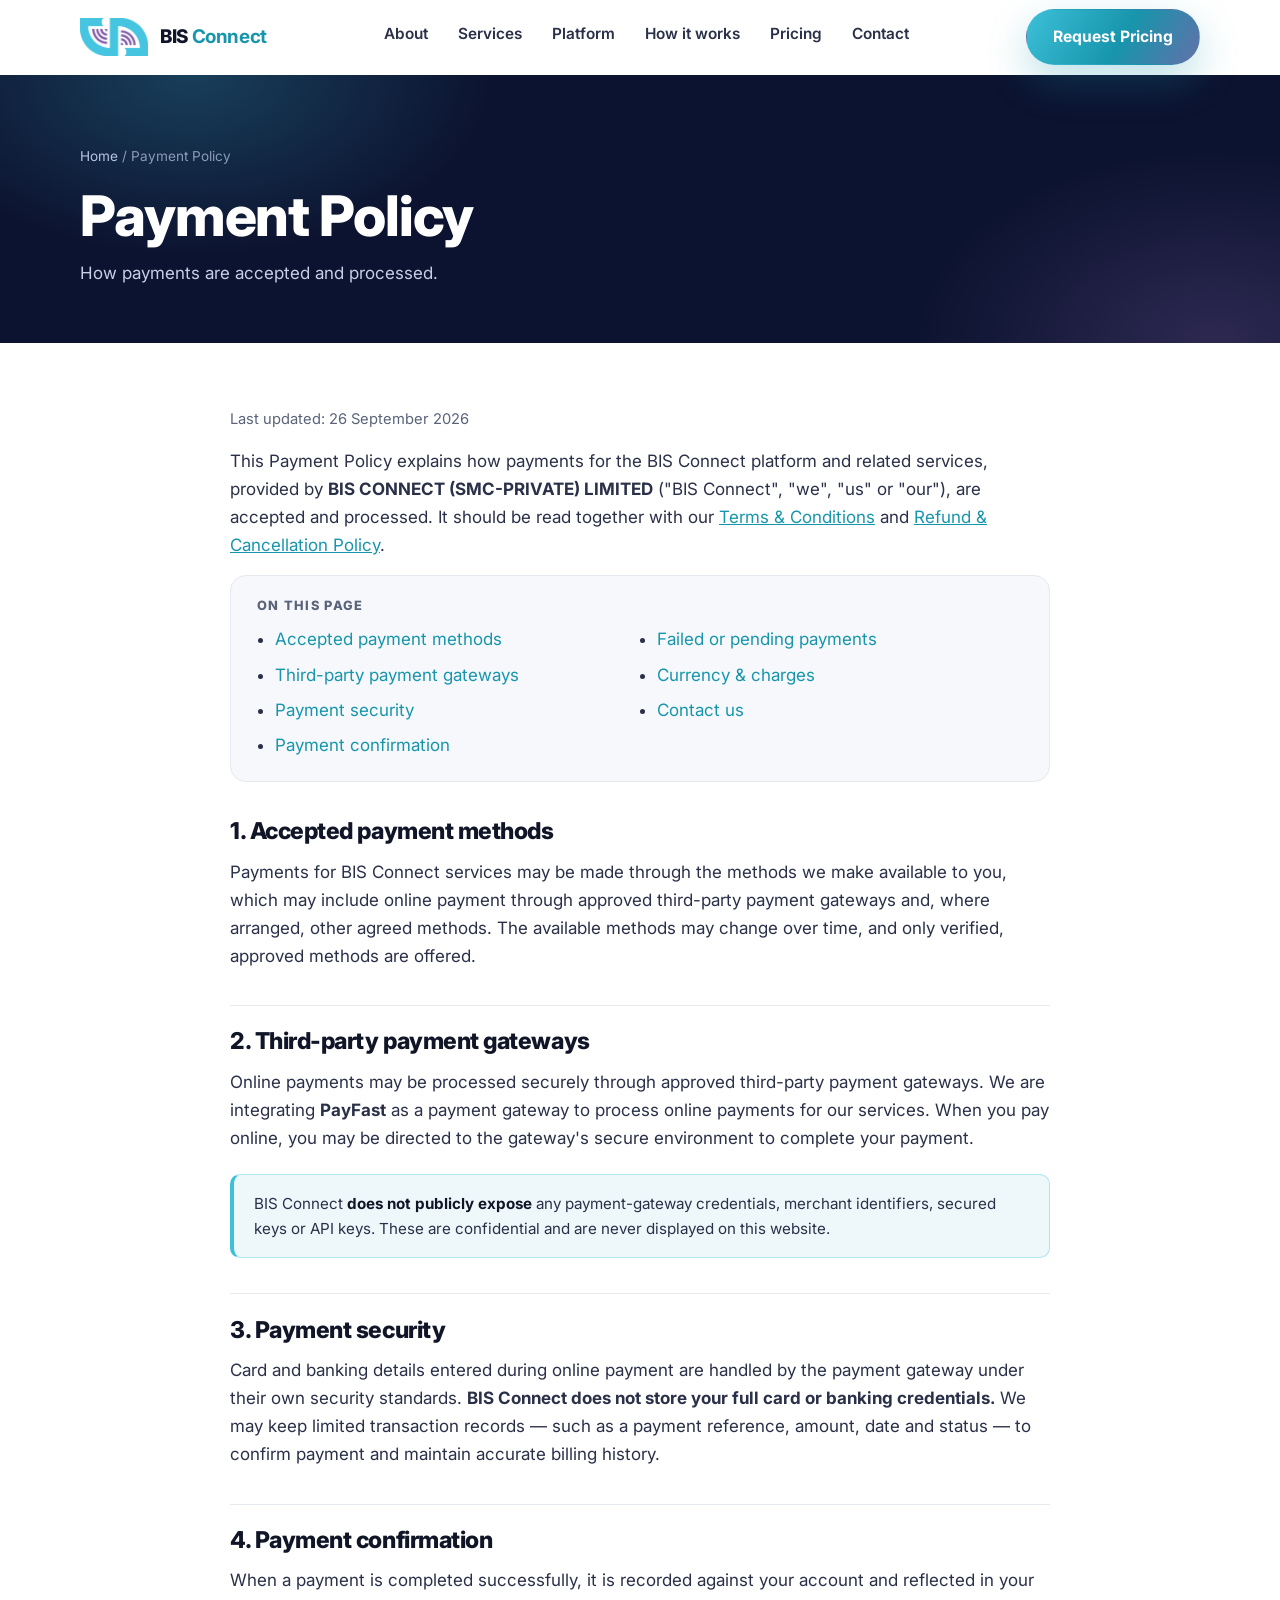
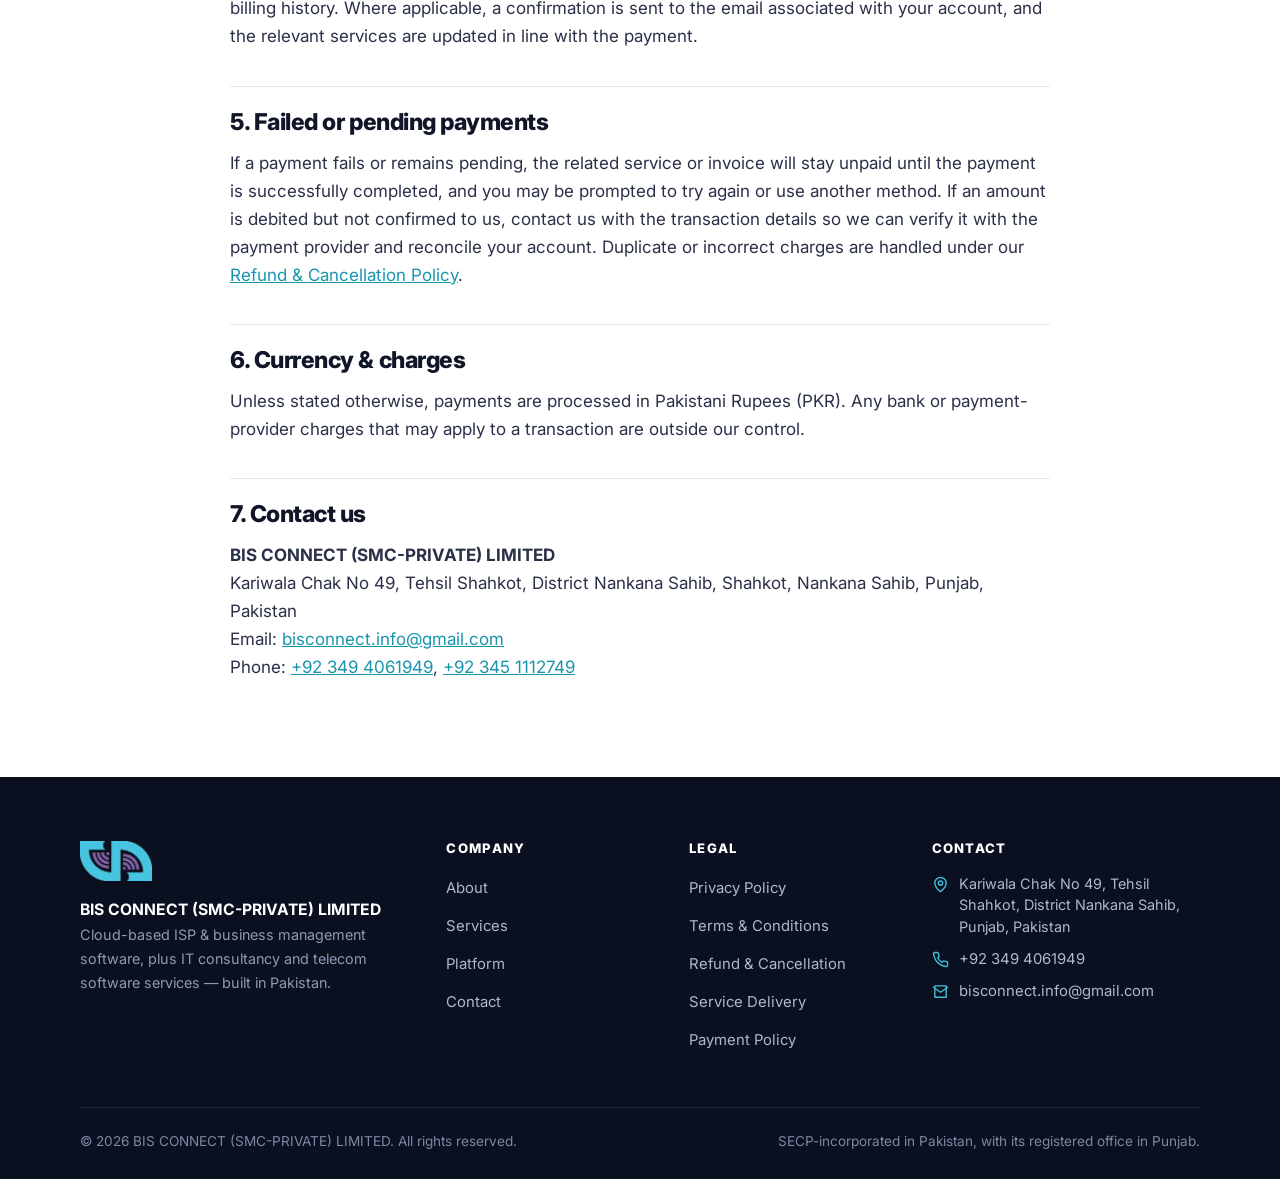
==== payment-policy.html @ 49c8b89c "Initial BIS Connect company website Co-Authored-By: Claude Opus 4.8 <noreply@anthropic.com>" ====
<!DOCTYPE html>
<html lang="en">
<head>
  <meta charset="UTF-8">
  <meta name="viewport" content="width=device-width, initial-scale=1">
  <title>Payment Policy — BIS Connect</title>
  <meta name="description" content="How payments are accepted and processed for BIS Connect services provided by BIS CONNECT (SMC-PRIVATE) LIMITED.">
  <meta name="theme-color" content="#0C1330">
  <link rel="canonical" href="https://ks-bhatti.github.io/bis-connect-web/payment-policy.html">
  <meta name="robots" content="index,follow">
  <link rel="icon" href="assets/favicon.ico" sizes="any">
  <link rel="icon" type="image/png" href="assets/favicon-32.png">
  <link rel="apple-touch-icon" href="assets/favicon-180.png">
  <link rel="preconnect" href="https://fonts.googleapis.com">
  <link rel="preconnect" href="https://fonts.gstatic.com" crossorigin>
  <link href="https://fonts.googleapis.com/css2?family=Inter:wght@400;500;600;700;800&display=swap" rel="stylesheet">
  <link rel="stylesheet" href="css/styles.css">
</head>
<body>
  <a class="skip" href="#main">Skip to content</a>
  <header class="site-header">
    <div class="container nav">
      <a class="brand" href="index.html" aria-label="BIS Connect home">
        <img src="assets/bisconnect-mark.png" alt="BIS Connect logo">
        <span>BIS&nbsp;<b>Connect</b></span>
      </a>
      <nav aria-label="Primary navigation">
        <ul class="nav-links" id="nav-links">
          <li><a href="index.html#about">About</a></li>
          <li><a href="index.html#services">Services</a></li>
          <li><a href="index.html#platform">Platform</a></li>
          <li><a href="index.html#how">How it works</a></li>
          <li><a href="index.html#pricing">Pricing</a></li>
          <li><a href="index.html#contact">Contact</a></li>
        </ul>
      </nav>
      <div class="nav-cta">
        <a class="btn btn-primary" href="index.html#contact">Request Pricing</a>
        <button class="nav-toggle" aria-label="Toggle menu" aria-expanded="false" aria-controls="nav-links"><span></span><span></span><span></span></button>
      </div>
    </div>
  </header>

  <main id="main">
    <section class="page-hero">
      <div class="container">
        <div class="breadcrumb"><a href="index.html">Home</a> / Payment Policy</div>
        <h1>Payment Policy</h1>
        <p>How payments are accepted and processed.</p>
      </div>
    </section>

    <section class="legal">
      <div class="container">
        <p class="updated">Last updated: 26 September 2026</p>
        <p>This Payment Policy explains how payments for the BIS Connect platform and related services, provided by <strong>BIS CONNECT (SMC-PRIVATE) LIMITED</strong> ("BIS Connect", "we", "us" or "our"), are accepted and processed. It should be read together with our <a href="terms-and-conditions.html">Terms &amp; Conditions</a> and <a href="refund-cancellation-policy.html">Refund &amp; Cancellation Policy</a>.</p>

        <div class="toc">
          <h4>On this page</h4>
          <ul>
            <li><a href="#methods">Accepted payment methods</a></li>
            <li><a href="#gateways">Third-party payment gateways</a></li>
            <li><a href="#security">Payment security</a></li>
            <li><a href="#confirmation">Payment confirmation</a></li>
            <li><a href="#failed">Failed or pending payments</a></li>
            <li><a href="#currency">Currency &amp; charges</a></li>
            <li><a href="#contact">Contact us</a></li>
          </ul>
        </div>

        <h2 id="methods">1. Accepted payment methods</h2>
        <p>Payments for BIS Connect services may be made through the methods we make available to you, which may include online payment through approved third-party payment gateways and, where arranged, other agreed methods. The available methods may change over time, and only verified, approved methods are offered.</p>

        <h2 id="gateways">2. Third-party payment gateways</h2>
        <p>Online payments may be processed securely through approved third-party payment gateways. We are integrating <strong>PayFast</strong> as a payment gateway to process online payments for our services. When you pay online, you may be directed to the gateway's secure environment to complete your payment.</p>
        <div class="note">BIS Connect <strong>does not publicly expose</strong> any payment-gateway credentials, merchant identifiers, secured keys or API keys. These are confidential and are never displayed on this website.</div>

        <h2 id="security">3. Payment security</h2>
        <p>Card and banking details entered during online payment are handled by the payment gateway under their own security standards. <strong>BIS Connect does not store your full card or banking credentials.</strong> We may keep limited transaction records — such as a payment reference, amount, date and status — to confirm payment and maintain accurate billing history.</p>

        <h2 id="confirmation">4. Payment confirmation</h2>
        <p>When a payment is completed successfully, it is recorded against your account and reflected in your billing history. Where applicable, a confirmation is sent to the email associated with your account, and the relevant services are updated in line with the payment.</p>

        <h2 id="failed">5. Failed or pending payments</h2>
        <p>If a payment fails or remains pending, the related service or invoice will stay unpaid until the payment is successfully completed, and you may be prompted to try again or use another method. If an amount is debited but not confirmed to us, contact us with the transaction details so we can verify it with the payment provider and reconcile your account. Duplicate or incorrect charges are handled under our <a href="refund-cancellation-policy.html">Refund &amp; Cancellation Policy</a>.</p>

        <h2 id="currency">6. Currency &amp; charges</h2>
        <p>Unless stated otherwise, payments are processed in Pakistani Rupees (PKR). Any bank or payment-provider charges that may apply to a transaction are outside our control.</p>

        <h2 id="contact">7. Contact us</h2>
        <p>
          <strong>BIS CONNECT (SMC-PRIVATE) LIMITED</strong><br>
          Kariwala Chak No 49, Tehsil Shahkot, District Nankana Sahib, Shahkot, Nankana Sahib, Punjab, Pakistan<br>
          Email: <a href="mailto:bisconnect.info@gmail.com">bisconnect.info@gmail.com</a><br>
          Phone: <a href="tel:+923494061949">+92 349 4061949</a>, <a href="tel:+923451112749">+92 345 1112749</a>
        </p>
      </div>
    </section>
  </main>

  <footer class="site-footer">
    <div class="container">
      <div class="footer-grid">
        <div class="footer-brand">
          <img src="assets/bisconnect-mark.png" alt="BIS Connect logo">
          <div class="legal-name">BIS CONNECT (SMC-PRIVATE) LIMITED</div>
          <p>Cloud-based ISP &amp; business management software, plus IT consultancy and telecom software services — built in Pakistan.</p>
        </div>
        <div>
          <h4>Company</h4>
          <ul>
            <li><a href="index.html#about">About</a></li>
            <li><a href="index.html#services">Services</a></li>
            <li><a href="index.html#platform">Platform</a></li>
            <li><a href="index.html#contact">Contact</a></li>
          </ul>
        </div>
        <div>
          <h4>Legal</h4>
          <ul>
            <li><a href="privacy-policy.html">Privacy Policy</a></li>
            <li><a href="terms-and-conditions.html">Terms &amp; Conditions</a></li>
            <li><a href="refund-cancellation-policy.html">Refund &amp; Cancellation</a></li>
            <li><a href="service-delivery-policy.html">Service Delivery</a></li>
            <li><a href="payment-policy.html">Payment Policy</a></li>
          </ul>
        </div>
        <div>
          <h4>Contact</h4>
          <ul class="footer-contact">
            <li><svg viewBox="0 0 24 24" fill="none" stroke="currentColor" stroke-width="2" stroke-linecap="round" stroke-linejoin="round"><path d="M20 10c0 6-8 12-8 12s-8-6-8-12a8 8 0 0 1 16 0Z"/><circle cx="12" cy="10" r="3"/></svg> Kariwala Chak No 49, Tehsil Shahkot, District Nankana Sahib, Punjab, Pakistan</li>
            <li><svg viewBox="0 0 24 24" fill="none" stroke="currentColor" stroke-width="2" stroke-linecap="round" stroke-linejoin="round"><path d="M22 16.9v3a2 2 0 0 1-2.2 2 19.8 19.8 0 0 1-8.6-3 19.5 19.5 0 0 1-6-6 19.8 19.8 0 0 1-3-8.6A2 2 0 0 1 4.1 2h3a2 2 0 0 1 2 1.7c.1 1 .4 2 .7 2.9a2 2 0 0 1-.5 2.1L8.1 9.9a16 16 0 0 0 6 6l1.2-1.2a2 2 0 0 1 2.1-.5c.9.3 1.9.6 2.9.7a2 2 0 0 1 1.7 2Z"/></svg> <a href="tel:+923494061949">+92 349 4061949</a></li>
            <li><svg viewBox="0 0 24 24" fill="none" stroke="currentColor" stroke-width="2" stroke-linecap="round" stroke-linejoin="round"><path d="M4 4h16v16H4Z"/><path d="m22 6-10 7L2 6"/></svg> <a href="mailto:bisconnect.info@gmail.com">bisconnect.info@gmail.com</a></li>
          </ul>
        </div>
      </div>
      <div class="footer-bottom">
        <span>&copy; <span data-year>2026</span> BIS CONNECT (SMC-PRIVATE) LIMITED. All rights reserved.</span>
        <span>SECP-incorporated in Pakistan, with its registered office in Punjab.</span>
      </div>
    </div>
  </footer>
  <script src="js/main.js"></script>
</body>
</html>
---- css/styles.css ----
/* ============================================================
   BIS Connect — bisconnect-web
   BIS CONNECT (SMC-PRIVATE) LIMITED
   Design system + layout. Plain CSS, no build step.
   Brand colors sampled from the official BIS Connect logo.
   ============================================================ */

:root {
  /* Brand */
  --cyan:        #3CC0D8;
  --cyan-bright: #22D3EE;
  --cyan-deep:   #1795AC;
  --purple:      #8460A8;
  --purple-deep: #6E4A94;
  --ink:         #111528;
  --ink-soft:    #2A3048;
  --muted:       #5A6379;
  --muted-2:     #808AA0;
  --line:        #E6E9F0;
  --bg:          #FFFFFF;
  --bg-alt:      #F6F8FB;
  --bg-tint:     #EEF7FA;
  --white:       #FFFFFF;
  --success:     #10B981;

  --grad: linear-gradient(120deg, var(--cyan) 0%, var(--cyan-deep) 55%, var(--purple) 120%);
  --grad-soft: linear-gradient(135deg, #EAF8FB 0%, #F2ECF8 100%);

  --radius:   16px;
  --radius-sm:10px;
  --radius-lg:26px;
  --shadow:   0 10px 30px rgba(17, 21, 40, .08);
  --shadow-lg:0 24px 60px rgba(17, 21, 40, .14);
  --shadow-cyan: 0 16px 40px rgba(23, 149, 172, .28);

  --maxw: 1160px;
  --gutter: 20px;
  --font: 'Inter', -apple-system, BlinkMacSystemFont, 'Segoe UI', Roboto, Helvetica, Arial, sans-serif;
}

/* Reset */
*, *::before, *::after { box-sizing: border-box; }
html { scroll-behavior: smooth; -webkit-text-size-adjust: 100%; }
@media (prefers-reduced-motion: reduce) {
  html { scroll-behavior: auto; }
  * { animation-duration: .001ms !important; transition-duration: .001ms !important; }
}
body {
  margin: 0;
  font-family: var(--font);
  color: var(--ink-soft);
  background: var(--bg);
  line-height: 1.65;
  font-size: 17px;
  -webkit-font-smoothing: antialiased;
  overflow-x: hidden;
}
img { max-width: 100%; display: block; }
a { color: var(--cyan-deep); text-decoration: none; transition: color .2s ease; }
a:hover { color: var(--purple-deep); }
h1, h2, h3, h4 { color: var(--ink); line-height: 1.2; margin: 0 0 .5em; letter-spacing: -.02em; font-weight: 800; }
h1 { font-size: clamp(2.1rem, 5vw, 3.5rem); }
h2 { font-size: clamp(1.7rem, 3.6vw, 2.5rem); }
h3 { font-size: 1.25rem; }
p  { margin: 0 0 1rem; }
ul { margin: 0 0 1rem; padding-left: 1.2rem; }
li { margin-bottom: .45rem; }

/* Layout */
.container { width: 100%; max-width: var(--maxw); margin: 0 auto; padding: 0 var(--gutter); }
.section { padding: 92px 0; }
.section--alt { background: var(--bg-alt); }
.section--tint { background: var(--grad-soft); }
.eyebrow {
  display: inline-block; font-size: .82rem; font-weight: 700; letter-spacing: .12em;
  text-transform: uppercase; color: var(--cyan-deep); margin-bottom: 14px;
}
.section-head { max-width: 720px; margin: 0 auto 56px; text-align: center; }
.section-head p { color: var(--muted); font-size: 1.08rem; margin-bottom: 0; }
.lead { font-size: 1.14rem; color: var(--muted); }

/* Buttons */
.btn {
  display: inline-flex; align-items: center; gap: 9px; cursor: pointer;
  font-family: inherit; font-weight: 700; font-size: .98rem;
  padding: 14px 26px; border-radius: 999px; border: 1px solid transparent;
  transition: transform .18s ease, box-shadow .22s ease, background .2s ease, color .2s ease;
  white-space: nowrap;
}
.btn:active { transform: translateY(1px); }
.btn-primary { background: var(--grad); color: #fff; box-shadow: var(--shadow-cyan); }
.btn-primary:hover { transform: translateY(-2px); box-shadow: 0 20px 46px rgba(23,149,172,.36); color:#fff; }
.btn-ghost { background: rgba(255,255,255,.08); color: #fff; border-color: rgba(255,255,255,.35); }
.btn-ghost:hover { background: rgba(255,255,255,.16); color:#fff; transform: translateY(-2px); }
.btn-outline { background: #fff; color: var(--ink); border-color: var(--line); box-shadow: var(--shadow); }
.btn-outline:hover { border-color: var(--cyan); color: var(--cyan-deep); transform: translateY(-2px); }
.btn-lg { padding: 16px 32px; font-size: 1.05rem; }

/* ============ Header / Nav ============ */
.site-header {
  position: sticky; top: 0; z-index: 60;
  background: rgba(255,255,255,.82); backdrop-filter: saturate(150%) blur(14px);
  border-bottom: 1px solid transparent; transition: box-shadow .25s ease, border-color .25s ease;
}
.site-header.scrolled { box-shadow: 0 6px 24px rgba(17,21,40,.07); border-bottom-color: var(--line); }
.nav { display: flex; align-items: center; justify-content: space-between; height: 74px; }
.brand { display: flex; align-items: center; gap: 12px; font-weight: 800; color: var(--ink); font-size: 1.18rem; letter-spacing: -.02em; }
.brand img { height: 38px; width: auto; }
.brand span b { color: var(--cyan-deep); }
.nav-links { display: flex; align-items: center; gap: 30px; list-style: none; margin: 0; padding: 0; }
.nav-links a { color: var(--ink-soft); font-weight: 600; font-size: .96rem; position: relative; }
.nav-links a::after {
  content:''; position:absolute; left:0; bottom:-6px; height:2px; width:0; background: var(--grad); transition: width .25s ease;
}
.nav-links a:hover { color: var(--ink); }
.nav-links a:hover::after { width: 100%; }
.nav-cta { display: flex; align-items: center; gap: 14px; }
.nav-toggle {
  display: none; flex-direction: column; gap: 5px; background: none; border: 0; cursor: pointer; padding: 8px;
}
.nav-toggle span { width: 24px; height: 2px; background: var(--ink); border-radius: 2px; transition: transform .3s ease, opacity .3s ease; }
.nav-toggle.open span:nth-child(1){ transform: translateY(7px) rotate(45deg); }
.nav-toggle.open span:nth-child(2){ opacity: 0; }
.nav-toggle.open span:nth-child(3){ transform: translateY(-7px) rotate(-45deg); }

@media (max-width: 900px) {
  .nav-toggle { display: flex; }
  .nav-links {
    position: absolute; top: 74px; left: 0; right: 0; flex-direction: column; align-items: flex-start;
    gap: 4px; background: #fff; padding: 14px var(--gutter) 22px; border-bottom: 1px solid var(--line);
    box-shadow: var(--shadow); transform: translateY(-12px); opacity: 0; pointer-events: none; transition: .25s ease;
  }
  .nav-links.open { transform: translateY(0); opacity: 1; pointer-events: auto; }
  .nav-links li { width: 100%; }
  .nav-links a { display: block; padding: 12px 4px; width: 100%; }
  .nav-links a::after { display:none; }
  .nav .nav-cta .btn { display: none; }
}

/* ============ Hero ============ */
.hero { position: relative; padding: 96px 0 104px; overflow: hidden; background: #0C1330; }
.hero::before {
  content:''; position:absolute; inset:0;
  background:
    radial-gradient(680px 420px at 12% 8%, rgba(60,192,216,.30), transparent 60%),
    radial-gradient(620px 440px at 92% 30%, rgba(132,96,168,.30), transparent 62%),
    radial-gradient(700px 500px at 60% 110%, rgba(34,211,238,.14), transparent 60%);
}
.hero__blob { position:absolute; border-radius:50%; filter: blur(6px); opacity:.5; animation: float 14s ease-in-out infinite; }
.hero__blob.b1 { width:150px; height:150px; left:6%; top:60%; background: rgba(60,192,216,.35); }
.hero__blob.b2 { width:90px;  height:90px;  right:10%; top:22%; background: rgba(132,96,168,.4); animation-delay:-4s; }
.hero__blob.b3 { width:60px;  height:60px;  right:32%; top:70%; background: rgba(34,211,238,.35); animation-delay:-8s; }
@keyframes float { 0%,100%{ transform: translateY(0) } 50%{ transform: translateY(-26px) } }
.hero .container { position: relative; z-index: 2; text-align: center; }
.hero h1 { color: #fff; max-width: 900px; margin-inline: auto; }
.hero h1 .grad-text { background: linear-gradient(100deg,#5FD6EA,#B79BE0); -webkit-background-clip:text; background-clip:text; -webkit-text-fill-color:transparent; }
.hero p { color: #C6D0E4; font-size: 1.2rem; max-width: 660px; margin: 20px auto 34px; }
.hero__badge {
  display:inline-flex; align-items:center; gap:9px; padding:7px 16px; border-radius:999px;
  background: rgba(255,255,255,.08); border:1px solid rgba(255,255,255,.16); color:#DCE6F5;
  font-size:.86rem; font-weight:600; margin-bottom:26px;
}
.hero__badge .dot { width:8px; height:8px; border-radius:50%; background: var(--success); box-shadow:0 0 0 4px rgba(16,185,129,.25); }
.hero__actions { display:flex; gap:16px; justify-content:center; flex-wrap:wrap; }
.hero__note { margin-top: 22px; color:#8C9AB8; font-size:.9rem; }

/* ============ Trust strip ============ */
.trust { border-bottom:1px solid var(--line); background:#fff; }
.trust__grid { display:grid; grid-template-columns:repeat(4,1fr); gap:20px; padding:34px 0; text-align:center; }
.trust__item h3 { font-size:1.9rem; margin:0; background: var(--grad); -webkit-background-clip:text; background-clip:text; -webkit-text-fill-color:transparent; }
.trust__item p { margin:2px 0 0; color:var(--muted); font-size:.9rem; font-weight:600; }
@media(max-width:720px){ .trust__grid{ grid-template-columns:repeat(2,1fr); gap:26px; } }

/* ============ Generic grids / cards ============ */
.grid { display:grid; gap:24px; }
.grid-2 { grid-template-columns:repeat(2,1fr); }
.grid-3 { grid-template-columns:repeat(3,1fr); }
.grid-4 { grid-template-columns:repeat(4,1fr); }
@media(max-width:960px){ .grid-3,.grid-4{ grid-template-columns:repeat(2,1fr);} }
@media(max-width:640px){ .grid-2,.grid-3,.grid-4{ grid-template-columns:1fr;} }

.card {
  background:#fff; border:1px solid var(--line); border-radius:var(--radius); padding:30px 26px;
  transition: transform .25s ease, box-shadow .25s ease, border-color .25s ease; height:100%;
}
.card:hover { transform: translateY(-6px); box-shadow: var(--shadow-lg); border-color: rgba(60,192,216,.5); }
.card h3 { margin-bottom:.4rem; }
.card p { color: var(--muted); margin-bottom:0; font-size:.98rem; }
.card__icon {
  width:52px; height:52px; border-radius:14px; display:grid; place-items:center; margin-bottom:18px;
  background: var(--grad-soft); color: var(--cyan-deep);
}
.card__icon svg { width:26px; height:26px; }

/* Feature list card variant */
.feature { display:flex; gap:16px; align-items:flex-start; }
.feature .tick { flex:0 0 auto; width:26px; height:26px; border-radius:50%; background: rgba(16,185,129,.12); color:var(--success); display:grid; place-items:center; margin-top:2px; }
.feature .tick svg{ width:15px; height:15px; }
.feature h3 { font-size:1.05rem; margin-bottom:2px; }
.feature p { color:var(--muted); font-size:.94rem; margin:0; }

/* ============ About split ============ */
.split { display:grid; grid-template-columns:1.05fr .95fr; gap:56px; align-items:center; }
@media(max-width:900px){ .split{ grid-template-columns:1fr; gap:36px; } }
.about-visual {
  border-radius: var(--radius-lg); background: var(--grad); padding:46px; color:#fff;
  box-shadow: var(--shadow-cyan); position:relative; overflow:hidden;
}
.about-visual::after{ content:''; position:absolute; right:-60px; bottom:-60px; width:220px; height:220px; border-radius:50%; background:rgba(255,255,255,.12); }
.about-visual img { height:64px; width:auto; margin-bottom:22px; filter: drop-shadow(0 6px 14px rgba(0,0,0,.15)); }
.about-visual h3 { color:#fff; font-size:1.4rem; }
.about-visual p { color: rgba(255,255,255,.9); margin-bottom:0; }
.mv { display:grid; gap:18px; margin-top:26px; }
.mv .card { padding:22px; }
.mv .card h3 { font-size:1.05rem; color: var(--cyan-deep); }
.company-info { margin-top:24px; }
.company-info h3 { color: var(--cyan-deep); font-size:1.05rem; margin-bottom:8px; }
.co-info { margin:0; }
.co-info > div { display:flex; justify-content:space-between; gap:18px; padding:9px 0; border-bottom:1px solid var(--line); font-size:.9rem; }
.co-info > div:last-child { border-bottom:0; }
.co-info dt { color:var(--muted); margin:0; flex:0 0 auto; }
.co-info dd { color:var(--ink); font-weight:600; margin:0; text-align:right; }
.co-verify { display:inline-block; margin-top:14px; font-weight:700; font-size:.9rem; }
@media(max-width:420px){ .co-info > div{ flex-direction:column; gap:2px; } .co-info dd{ text-align:left; } }

/* ============ How it works ============ */
.steps { counter-reset: step; display:grid; grid-template-columns:repeat(4,1fr); gap:24px; }
@media(max-width:900px){ .steps{ grid-template-columns:repeat(2,1fr);} }
@media(max-width:520px){ .steps{ grid-template-columns:1fr;} }
.step { position:relative; padding:28px 22px; background:#fff; border:1px solid var(--line); border-radius:var(--radius); }
.step__num { width:44px; height:44px; border-radius:12px; background: var(--grad); color:#fff; font-weight:800; display:grid; place-items:center; margin-bottom:16px; }
.step h3 { font-size:1.08rem; }
.step p { color:var(--muted); font-size:.95rem; margin:0; }

/* ============ Pricing / CTA ============ */
.cta-panel {
  text-align:center; background:#0C1330; color:#fff; border-radius:var(--radius-lg);
  padding:64px 32px; position:relative; overflow:hidden;
}
.cta-panel::before{
  content:''; position:absolute; inset:0;
  background: radial-gradient(500px 320px at 20% 0%, rgba(60,192,216,.3), transparent 60%),
              radial-gradient(500px 320px at 90% 100%, rgba(132,96,168,.32), transparent 60%);
}
.cta-panel > * { position:relative; z-index:2; }
.cta-panel h2 { color:#fff; }
.cta-panel p { color:#C6D0E4; max-width:560px; margin:0 auto 28px; }
.cta-panel .hero__actions { margin-top:6px; }

/* ============ Contact ============ */
.contact-grid { display:grid; grid-template-columns:repeat(3,1fr); gap:22px; }
@media(max-width:820px){ .contact-grid{ grid-template-columns:1fr; } }
.contact-card { background:#fff; border:1px solid var(--line); border-radius:var(--radius); padding:28px; text-align:center; transition:.25s ease; }
.contact-card:hover { transform:translateY(-5px); box-shadow:var(--shadow-lg); border-color:rgba(60,192,216,.5); }
.contact-card .card__icon { margin:0 auto 16px; }
.contact-card h3 { font-size:1.05rem; }
.contact-card a, .contact-card p { color:var(--muted); font-size:.96rem; word-break:break-word; }
.contact-card a:hover { color:var(--cyan-deep); }
.needs-confirm { outline:2px dashed rgba(132,96,168,.45); outline-offset:4px; }

/* ============ Policy summary ============ */
.policy-links { display:grid; grid-template-columns:repeat(5,1fr); gap:16px; }
@media(max-width:900px){ .policy-links{ grid-template-columns:repeat(2,1fr);} }
@media(max-width:520px){ .policy-links{ grid-template-columns:1fr;} }
.policy-links a {
  display:flex; align-items:center; gap:12px; padding:18px; background:#fff; border:1px solid var(--line);
  border-radius:var(--radius-sm); color:var(--ink); font-weight:600; font-size:.95rem; transition:.22s ease;
}
.policy-links a:hover { border-color:var(--cyan); box-shadow:var(--shadow); transform:translateY(-3px); color:var(--cyan-deep); }
.policy-links svg { width:20px; height:20px; color:var(--purple); flex:0 0 auto; }

/* ============ Footer ============ */
.site-footer { background:#0B1020; color:#AEB8CE; padding:64px 0 26px; }
.footer-grid { display:grid; grid-template-columns:1.6fr 1fr 1fr 1.3fr; gap:36px; }
@media(max-width:900px){ .footer-grid{ grid-template-columns:1fr 1fr; gap:30px; } }
@media(max-width:520px){ .footer-grid{ grid-template-columns:1fr; } }
.footer-brand img { height:40px; margin-bottom:16px; }
.footer-brand .legal-name { color:#fff; font-weight:700; font-size:.98rem; }
.footer-brand p { font-size:.9rem; color:#8E99B4; max-width:320px; }
.site-footer h4 { color:#fff; font-size:.82rem; letter-spacing:.1em; text-transform:uppercase; margin:0 0 16px; }
.site-footer ul { list-style:none; padding:0; margin:0; }
.site-footer li { margin-bottom:10px; }
.site-footer a { color:#AEB8CE; font-size:.93rem; }
.site-footer a:hover { color:var(--cyan-bright); }
.footer-contact li { display:flex; gap:10px; font-size:.9rem; line-height:1.5; }
.footer-contact svg { width:17px; height:17px; color:var(--cyan); flex:0 0 auto; margin-top:3px; }
.footer-bottom {
  margin-top:44px; padding-top:22px; border-top:1px solid rgba(255,255,255,.09);
  display:flex; justify-content:space-between; gap:16px; flex-wrap:wrap; font-size:.85rem; color:#7C88A4;
}
.footer-bottom a { color:#7C88A4; }
.footer-bottom a:hover { color:var(--cyan-bright); }

/* ============ Legal / policy pages ============ */
.page-hero { background:#0C1330; color:#fff; padding:70px 0 56px; position:relative; overflow:hidden; }
.page-hero::before{ content:''; position:absolute; inset:0;
  background: radial-gradient(500px 300px at 15% 0%, rgba(60,192,216,.25), transparent 60%),
              radial-gradient(500px 320px at 95% 100%, rgba(132,96,168,.28), transparent 60%); }
.page-hero .container{ position:relative; z-index:2; }
.page-hero h1 { color:#fff; margin-bottom:8px; }
.page-hero p { color:#C6D0E4; margin:0; }
.breadcrumb { font-size:.85rem; color:#8C9AB8; margin-bottom:16px; }
.breadcrumb a { color:#B7C4DC; }
.legal { padding:64px 0 80px; }
.legal .container { max-width: 860px; }
.legal h2 { font-size:1.45rem; margin-top:2.2rem; padding-top:1.4rem; border-top:1px solid var(--line); }
.legal h2:first-of-type { border-top:0; padding-top:0; margin-top:0; }
.legal h3 { font-size:1.1rem; margin-top:1.4rem; }
.legal p, .legal li { color:var(--ink-soft); }
.legal a { text-decoration: underline; }
.legal .updated { color:var(--muted); font-size:.92rem; }
.note {
  background: var(--bg-tint); border:1px solid rgba(60,192,216,.35); border-left:4px solid var(--cyan);
  border-radius:var(--radius-sm); padding:16px 20px; margin:22px 0; font-size:.95rem; color:var(--ink-soft);
}
.note strong { color: var(--ink); }
.toc { background:var(--bg-alt); border:1px solid var(--line); border-radius:var(--radius); padding:22px 26px; margin-bottom:36px; }
.toc h4 { margin:0 0 12px; font-size:.8rem; letter-spacing:.1em; text-transform:uppercase; color:var(--muted); }
.toc ul { columns:2; margin:0; padding-left:1.1rem; }
.toc a { text-decoration:none; }
@media(max-width:600px){ .toc ul{ columns:1; } }

/* ============ Reveal animation ============ */
.reveal { opacity:0; transform: translateY(26px); transition: opacity .7s cubic-bezier(.2,.7,.2,1), transform .7s cubic-bezier(.2,.7,.2,1); }
.reveal.in { opacity:1; transform:none; }
.reveal.d1{ transition-delay:.08s } .reveal.d2{ transition-delay:.16s } .reveal.d3{ transition-delay:.24s } .reveal.d4{ transition-delay:.32s }

/* Skip link */
.skip { position:absolute; left:-999px; top:0; background:#fff; padding:10px 16px; border-radius:8px; z-index:100; }
.skip:focus { left:12px; top:12px; box-shadow:var(--shadow); }
:focus-visible { outline:3px solid var(--cyan); outline-offset:2px; border-radius:4px; }
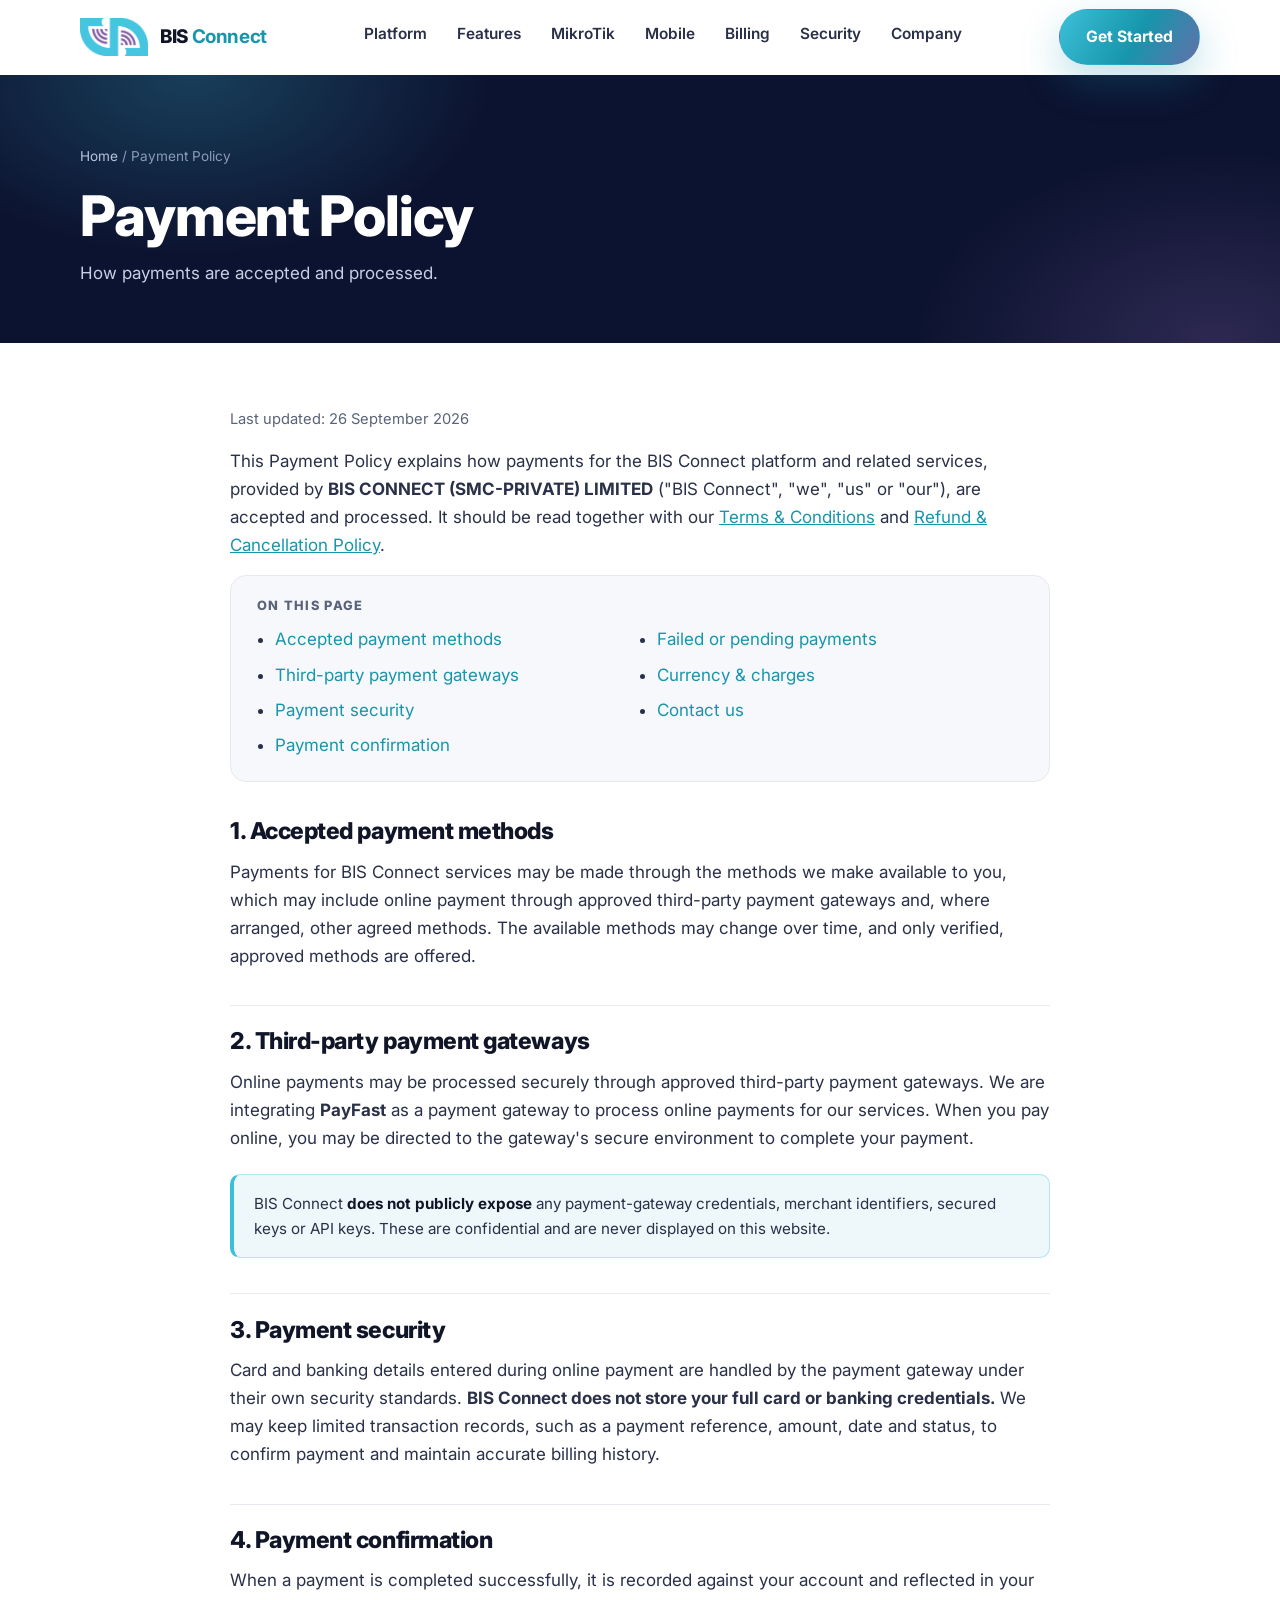
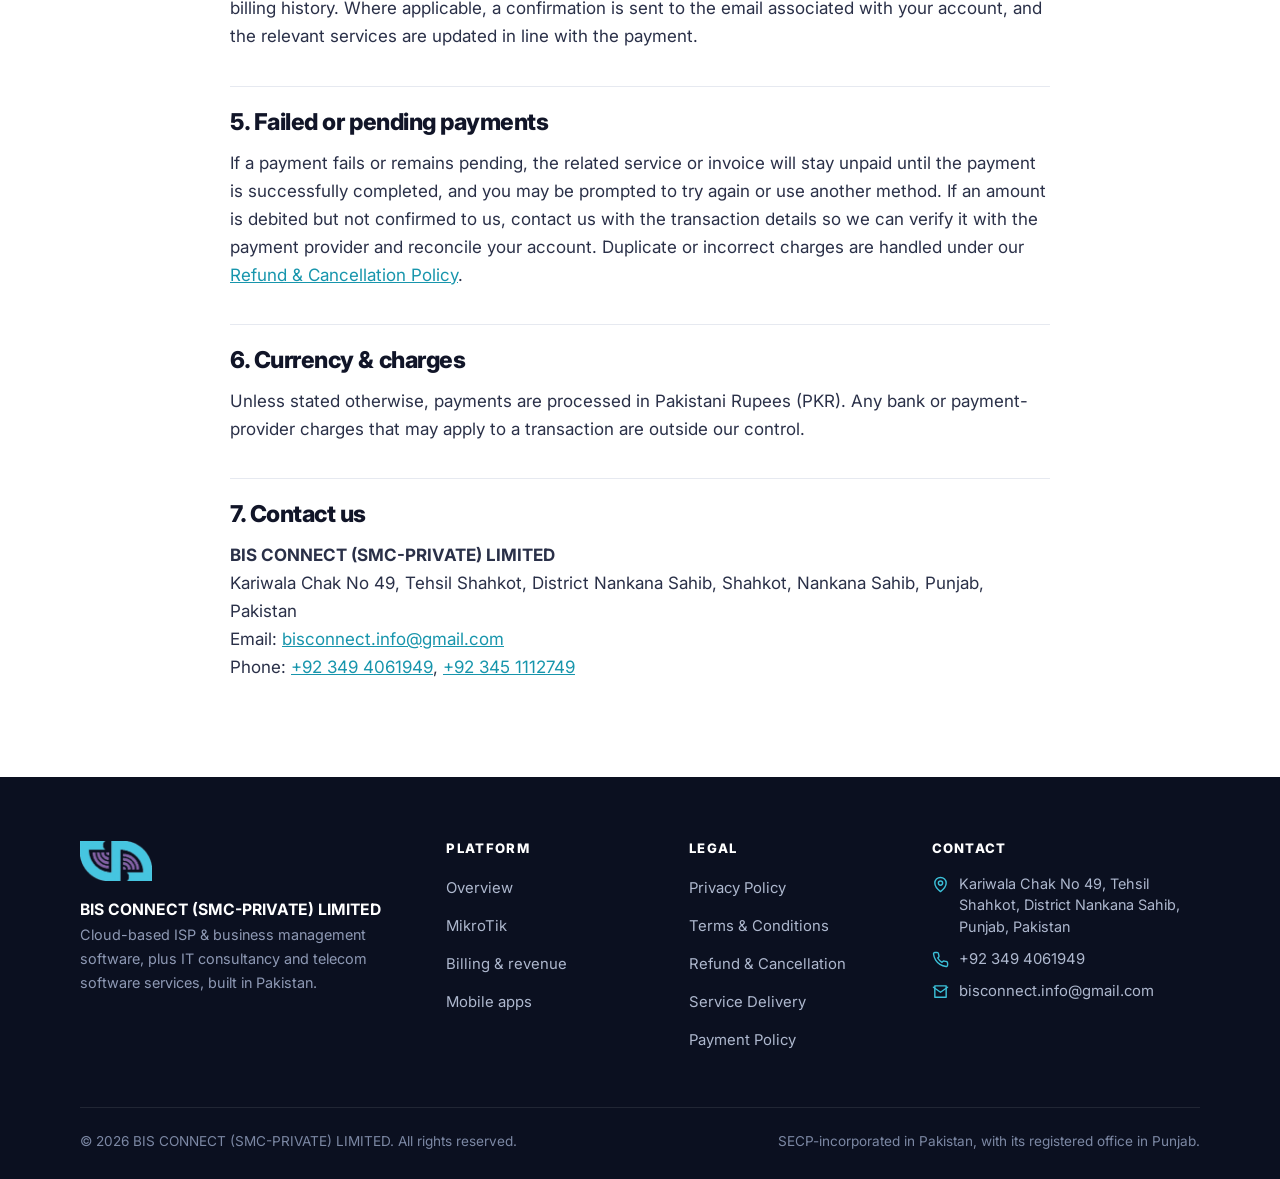
==== commit d8062448: "feat: launch BIS Connect website v2 Co-Authored-By: Claude Opus 4.8 <noreply@anthropic.com>" ====
--- a/payment-policy.html
+++ b/payment-policy.html
@@ -3,7 +3,8 @@
 <head>
   <meta charset="UTF-8">
   <meta name="viewport" content="width=device-width, initial-scale=1">
-  <title>Payment Policy — BIS Connect</title>
+  <script>document.documentElement.className += ' js';</script>
+  <title>Payment Policy | BIS Connect</title>
   <meta name="description" content="How payments are accepted and processed for BIS Connect services provided by BIS CONNECT (SMC-PRIVATE) LIMITED.">
   <meta name="theme-color" content="#0C1330">
   <link rel="canonical" href="https://ks-bhatti.github.io/bis-connect-web/payment-policy.html">
@@ -26,16 +27,17 @@
       </a>
       <nav aria-label="Primary navigation">
         <ul class="nav-links" id="nav-links">
-          <li><a href="index.html#about">About</a></li>
-          <li><a href="index.html#services">Services</a></li>
           <li><a href="index.html#platform">Platform</a></li>
-          <li><a href="index.html#how">How it works</a></li>
-          <li><a href="index.html#pricing">Pricing</a></li>
-          <li><a href="index.html#contact">Contact</a></li>
+          <li><a href="index.html#customers">Features</a></li>
+          <li><a href="index.html#mikrotik">MikroTik</a></li>
+          <li><a href="index.html#apps">Mobile</a></li>
+          <li><a href="index.html#billing">Billing</a></li>
+          <li><a href="index.html#security">Security</a></li>
+          <li><a href="index.html#company">Company</a></li>
         </ul>
       </nav>
       <div class="nav-cta">
-        <a class="btn btn-primary" href="index.html#contact">Request Pricing</a>
+        <a class="btn btn-primary" href="index.html#contact">Get Started</a>
         <button class="nav-toggle" aria-label="Toggle menu" aria-expanded="false" aria-controls="nav-links"><span></span><span></span><span></span></button>
       </div>
     </div>
@@ -76,7 +78,7 @@
         <div class="note">BIS Connect <strong>does not publicly expose</strong> any payment-gateway credentials, merchant identifiers, secured keys or API keys. These are confidential and are never displayed on this website.</div>
 
         <h2 id="security">3. Payment security</h2>
-        <p>Card and banking details entered during online payment are handled by the payment gateway under their own security standards. <strong>BIS Connect does not store your full card or banking credentials.</strong> We may keep limited transaction records — such as a payment reference, amount, date and status — to confirm payment and maintain accurate billing history.</p>
+        <p>Card and banking details entered during online payment are handled by the payment gateway under their own security standards. <strong>BIS Connect does not store your full card or banking credentials.</strong> We may keep limited transaction records, such as a payment reference, amount, date and status, to confirm payment and maintain accurate billing history.</p>
 
         <h2 id="confirmation">4. Payment confirmation</h2>
         <p>When a payment is completed successfully, it is recorded against your account and reflected in your billing history. Where applicable, a confirmation is sent to the email associated with your account, and the relevant services are updated in line with the payment.</p>
@@ -104,15 +106,15 @@
         <div class="footer-brand">
           <img src="assets/bisconnect-mark.png" alt="BIS Connect logo">
           <div class="legal-name">BIS CONNECT (SMC-PRIVATE) LIMITED</div>
-          <p>Cloud-based ISP &amp; business management software, plus IT consultancy and telecom software services — built in Pakistan.</p>
+          <p>Cloud-based ISP &amp; business management software, plus IT consultancy and telecom software services, built in Pakistan.</p>
         </div>
         <div>
-          <h4>Company</h4>
+          <h4>Platform</h4>
           <ul>
-            <li><a href="index.html#about">About</a></li>
-            <li><a href="index.html#services">Services</a></li>
-            <li><a href="index.html#platform">Platform</a></li>
-            <li><a href="index.html#contact">Contact</a></li>
+            <li><a href="index.html#platform">Overview</a></li>
+            <li><a href="index.html#mikrotik">MikroTik</a></li>
+            <li><a href="index.html#billing">Billing &amp; revenue</a></li>
+            <li><a href="index.html#apps">Mobile apps</a></li>
           </ul>
         </div>
         <div>
--- a/css/styles.css
+++ b/css/styles.css
@@ -1,5 +1,5 @@
 /* ============================================================
-   BIS Connect — bisconnect-web
+   BIS Connect, bisconnect-web
    BIS CONNECT (SMC-PRIVATE) LIMITED
    Design system + layout. Plain CSS, no build step.
    Brand colors sampled from the official BIS Connect logo.
@@ -321,8 +321,9 @@
 @media(max-width:600px){ .toc ul{ columns:1; } }
 
 /* ============ Reveal animation ============ */
-.reveal { opacity:0; transform: translateY(26px); transition: opacity .7s cubic-bezier(.2,.7,.2,1), transform .7s cubic-bezier(.2,.7,.2,1); }
-.reveal.in { opacity:1; transform:none; }
+.reveal { opacity:1; }
+html.js .reveal { opacity:0; transform: translateY(26px); transition: opacity .7s cubic-bezier(.2,.7,.2,1), transform .7s cubic-bezier(.2,.7,.2,1); }
+html.js .reveal.in { opacity:1; transform:none; }
 .reveal.d1{ transition-delay:.08s } .reveal.d2{ transition-delay:.16s } .reveal.d3{ transition-delay:.24s } .reveal.d4{ transition-delay:.32s }
 
 /* Skip link */
